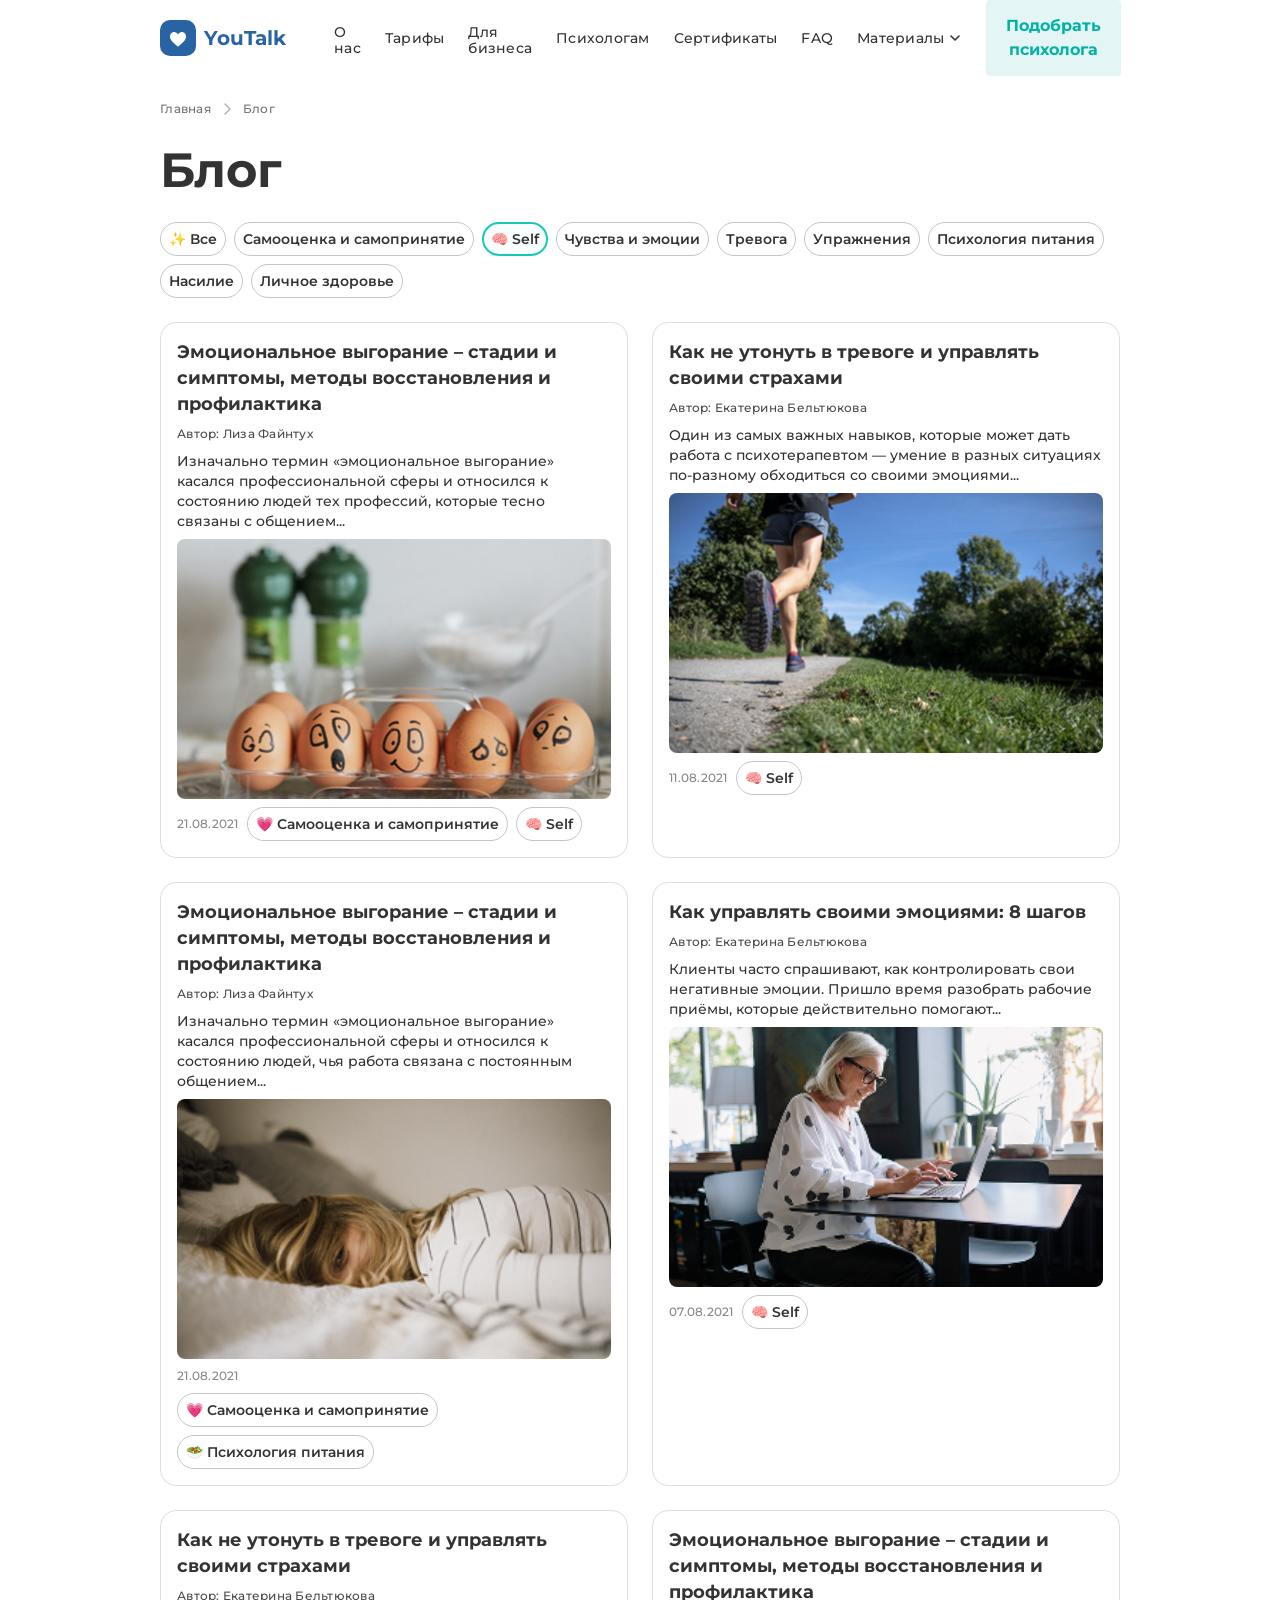
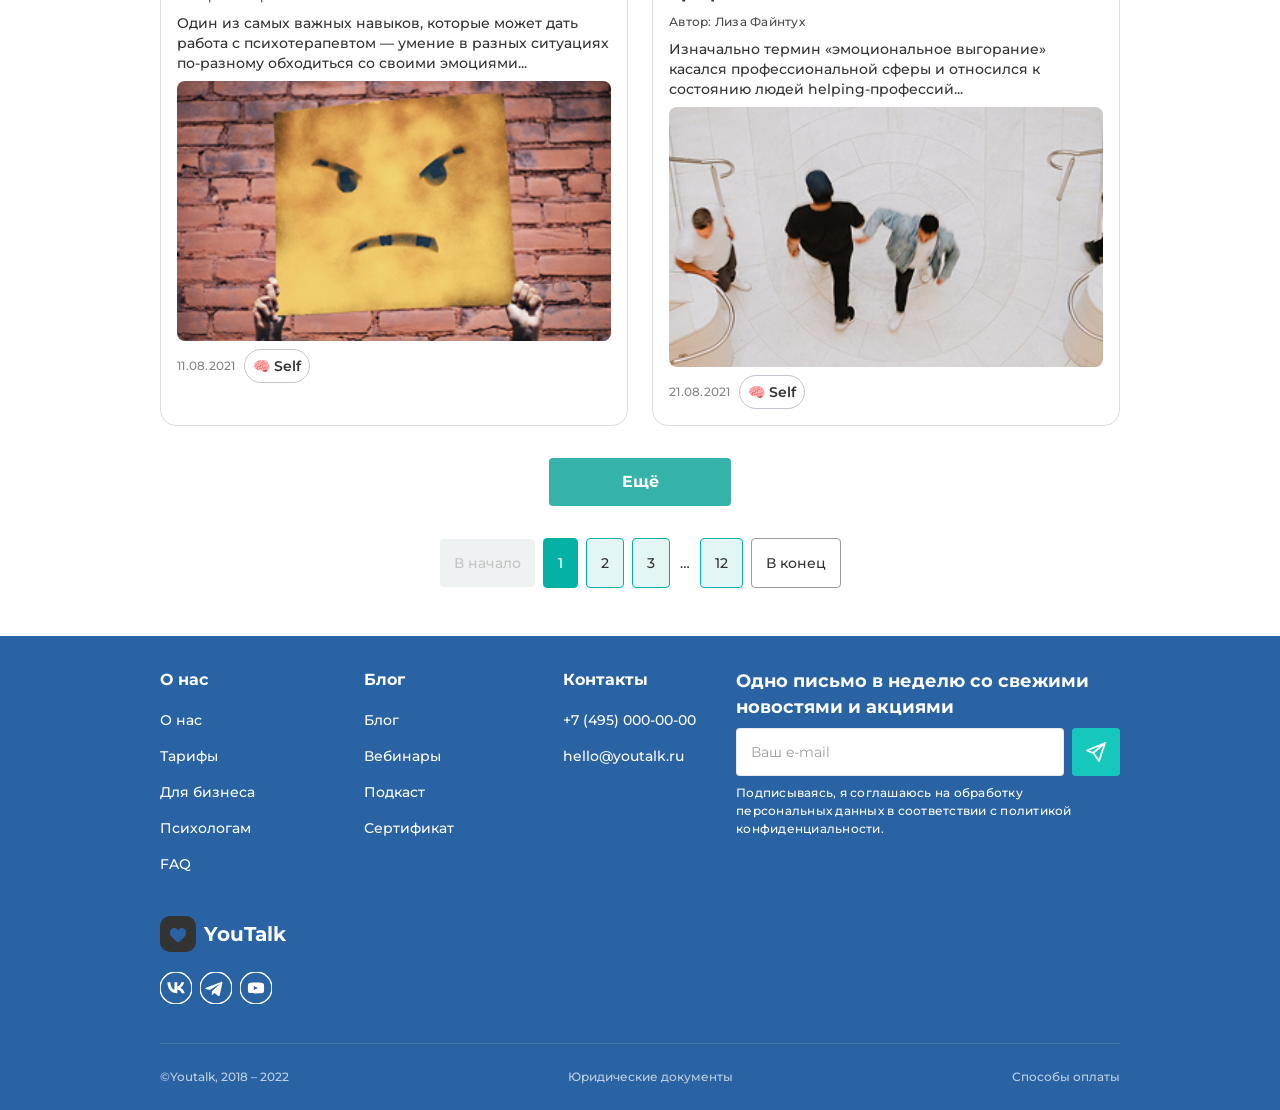
==== index.html @ 352ef9c3 "Initial adaptive blog layout" ====
<!DOCTYPE html>
<html lang="ru">
<head>
  <meta charset="UTF-8">
  <meta name="viewport" content="width=device-width, initial-scale=1.0">
  <meta name="description" content="Блог онлайн-сервиса подбора психологов YouTalk: статьи о самооценке, тревоге, чувствах и эмоциях.">
  <title>Блог — YouTalk</title>
  <link rel="preconnect" href="https://fonts.googleapis.com">
  <link rel="preconnect" href="https://fonts.gstatic.com" crossorigin>
  <link href="https://fonts.googleapis.com/css2?family=Montserrat:wght@400;500;600;700&family=Open+Sans:wght@400;600&display=swap" rel="stylesheet">
  <link rel="stylesheet" href="css/style.css">
</head>
<body class="page">
  <header class="header">
    <div class="header__inner container">
      <a class="logo header__logo" href="index.html" aria-label="YouTalk — на главную">
        <svg class="logo__icon" width="36" height="36" viewBox="0 0 36 36" aria-hidden="true" focusable="false">
          <rect width="36" height="36" rx="10" fill="#2963A3"></rect>
          <path d="M18 26.5c-.35 0-4.5-3.6-6.6-6.1-1.7-2-1.9-4.6-.6-6.6 1.3-1.9 4-2.4 5.7-1 .6.5 1.1 1 1.5 1.6.4-.6.9-1.1 1.5-1.6 1.7-1.4 4.4-.9 5.7 1 1.3 2 1.1 4.6-.6 6.6-2.1 2.5-6.3 6.1-6.6 6.1z" fill="#FFFFFF"></path>
        </svg>
        <span class="logo__text">YouTalk</span>
      </a>
      <nav class="nav header__nav" aria-label="Основная навигация">
        <ul class="nav__list">
          <li class="nav__item"><a class="nav__link" href="#">О нас</a></li>
          <li class="nav__item"><a class="nav__link" href="#">Тарифы</a></li>
          <li class="nav__item"><a class="nav__link" href="#">Для бизнеса</a></li>
          <li class="nav__item"><a class="nav__link" href="#">Психологам</a></li>
          <li class="nav__item"><a class="nav__link" href="#">Сертификаты</a></li>
          <li class="nav__item"><a class="nav__link" href="#">FAQ</a></li>
          <li class="nav__item">
            <button class="nav__link nav__link--dropdown" type="button">
              Материалы
              <svg class="nav__icon" width="14" height="14" viewBox="0 0 14 14" aria-hidden="true" focusable="false">
                <path d="M3 5l4 4 4-4" fill="none" stroke="currentColor" stroke-width="1.6" stroke-linecap="round" stroke-linejoin="round"></path>
              </svg>
            </button>
          </li>
        </ul>
      </nav>
      <a class="btn btn--ghost header__button" href="#">Подобрать психолога</a>
      <button class="header__burger" type="button" aria-label="Открыть меню" aria-expanded="false">
        <span class="header__burger-line"></span>
        <span class="header__burger-line"></span>
        <span class="header__burger-line"></span>
      </button>
    </div>
  </header>

  <main class="main">
    <div class="container">
      <nav class="breadcrumbs" aria-label="Хлебные крошки">
        <ol class="breadcrumbs__list">
          <li class="breadcrumbs__item">
            <a class="breadcrumbs__link" href="index.html">Главная</a>
            <svg class="breadcrumbs__icon" width="16" height="16" viewBox="0 0 16 16" aria-hidden="true" focusable="false">
              <path d="M6 3l5 5-5 5" fill="none" stroke="currentColor" stroke-width="1.4" stroke-linecap="round" stroke-linejoin="round"></path>
            </svg>
          </li>
          <li class="breadcrumbs__item breadcrumbs__item--current" aria-current="page">Блог</li>
        </ol>
      </nav>

      <h1 class="page-title">Блог</h1>

      <section class="tags-filter" aria-label="Фильтр статей по тегам">
        <h2 class="visually-hidden">Теги</h2>
        <ul class="tags-filter__list">
          <li class="tags-filter__item">
            <button class="tag-pill" type="button"><span class="tag-pill__icon" aria-hidden="true">✨</span>Все</button>
          </li>
          <li class="tags-filter__item">
            <button class="tag-pill" type="button">Самооценка и самопринятие</button>
          </li>
          <li class="tags-filter__item">
            <button class="tag-pill tag-pill--active" type="button" aria-pressed="true"><span class="tag-pill__icon" aria-hidden="true">🧠</span>Self</button>
          </li>
          <li class="tags-filter__item">
            <button class="tag-pill" type="button">Чувства и эмоции</button>
          </li>
          <li class="tags-filter__item">
            <button class="tag-pill" type="button">Тревога</button>
          </li>
          <li class="tags-filter__item">
            <button class="tag-pill" type="button">Упражнения</button>
          </li>
          <li class="tags-filter__item">
            <button class="tag-pill" type="button">Психология питания</button>
          </li>
          <li class="tags-filter__item">
            <button class="tag-pill" type="button">Насилие</button>
          </li>
          <li class="tags-filter__item">
            <button class="tag-pill" type="button">Личное здоровье</button>
          </li>
        </ul>
      </section>

      <section class="cards" aria-label="Статьи блога">
        <article class="card card--wide">
          <a class="card__link" href="article.html">
            <img class="card__image" src="img/blog-1.png" alt="Обложка статьи «Эмоциональное выгорание: стадии и симптомы»" width="468" height="260">
            <div class="card__body">
              <h3 class="card__title">Эмоциональное выгорание – стадии и симптомы, методы восстановления и профилактика</h3>
              <p class="card__author">Автор: Лиза Файнтух</p>
              <p class="card__excerpt">Изначально термин «эмоциональное выгорание» касался профессиональной сферы и относился к состоянию людей тех профессий, которые тесно связаны с общением...</p>
            </div>
          </a>
          <div class="card__footer">
            <time class="card__date" datetime="2021-08-21">21.08.2021</time>
            <ul class="card__tags">
              <li class="tag-pill tag-pill--mini"><span class="tag-pill__icon" aria-hidden="true">💗</span>Самооценка и самопринятие</li>
              <li class="tag-pill tag-pill--mini"><span class="tag-pill__icon" aria-hidden="true">🧠</span>Self</li>
            </ul>
          </div>
        </article>

        <article class="card">
          <a class="card__link" href="article.html">
            <img class="card__image" src="img/blog-2.png" alt="Обложка статьи «Как не утонуть в тревоге и управлять своими страхами»" width="468" height="260">
            <div class="card__body">
              <h3 class="card__title">Как не утонуть в тревоге и управлять своими страхами</h3>
              <p class="card__author">Автор: Екатерина Бельтюкова</p>
              <p class="card__excerpt">Один из самых важных навыков, которые может дать работа с психотерапевтом — умение в разных ситуациях по-разному обходиться со своими эмоциями...</p>
            </div>
          </a>
          <div class="card__footer">
            <time class="card__date" datetime="2021-08-11">11.08.2021</time>
            <ul class="card__tags">
              <li class="tag-pill tag-pill--mini"><span class="tag-pill__icon" aria-hidden="true">🧠</span>Self</li>
            </ul>
          </div>
        </article>

        <article class="card">
          <a class="card__link" href="article.html">
            <img class="card__image" src="img/blog-3.png" alt="Обложка статьи про эмоциональное выгорание и психология питания" width="468" height="260">
            <div class="card__body">
              <h3 class="card__title">Эмоциональное выгорание – стадии и симптомы, методы восстановления и профилактика</h3>
              <p class="card__author">Автор: Лиза Файнтух</p>
              <p class="card__excerpt">Изначально термин «эмоциональное выгорание» касался профессиональной сферы и относился к состоянию людей, чья работа связана с постоянным общением...</p>
            </div>
          </a>
          <div class="card__footer">
            <time class="card__date" datetime="2021-08-21">21.08.2021</time>
            <ul class="card__tags">
              <li class="tag-pill tag-pill--mini"><span class="tag-pill__icon" aria-hidden="true">💗</span>Самооценка и самопринятие</li>
              <li class="tag-pill tag-pill--mini"><span class="tag-pill__icon" aria-hidden="true">🥗</span>Психология питания</li>
            </ul>
          </div>
        </article>

        <article class="card">
          <a class="card__link" href="article.html">
            <img class="card__image" src="img/blog-4.png" alt="Обложка статьи «Как управлять своими эмоциями: 8 шагов»" width="468" height="260">
            <div class="card__body">
              <h3 class="card__title">Как управлять своими эмоциями: 8 шагов</h3>
              <p class="card__author">Автор: Екатерина Бельтюкова</p>
              <p class="card__excerpt">Клиенты часто спрашивают, как контролировать свои негативные эмоции. Пришло время разобрать рабочие приёмы, которые действительно помогают...</p>
            </div>
          </a>
          <div class="card__footer">
            <time class="card__date" datetime="2021-08-07">07.08.2021</time>
            <ul class="card__tags">
              <li class="tag-pill tag-pill--mini"><span class="tag-pill__icon" aria-hidden="true">🧠</span>Self</li>
            </ul>
          </div>
        </article>

        <article class="card">
          <a class="card__link" href="article.html">
            <img class="card__image" src="img/blog-5.png" alt="Обложка статьи о тревоге и страхах" width="468" height="260">
            <div class="card__body">
              <h3 class="card__title">Как не утонуть в тревоге и управлять своими страхами</h3>
              <p class="card__author">Автор: Екатерина Бельтюкова</p>
              <p class="card__excerpt">Один из самых важных навыков, которые может дать работа с психотерапевтом — умение в разных ситуациях по-разному обходиться со своими эмоциями...</p>
            </div>
          </a>
          <div class="card__footer">
            <time class="card__date" datetime="2021-08-11">11.08.2021</time>
            <ul class="card__tags">
              <li class="tag-pill tag-pill--mini"><span class="tag-pill__icon" aria-hidden="true">🧠</span>Self</li>
            </ul>
          </div>
        </article>

        <article class="card">
          <a class="card__link" href="article.html">
            <img class="card__image" src="img/blog-6.png" alt="Обложка статьи про эмоциональное выгорание" width="468" height="260">
            <div class="card__body">
              <h3 class="card__title">Эмоциональное выгорание – стадии и симптомы, методы восстановления и профилактика</h3>
              <p class="card__author">Автор: Лиза Файнтух</p>
              <p class="card__excerpt">Изначально термин «эмоциональное выгорание» касался профессиональной сферы и относился к состоянию людей helping-профессий...</p>
            </div>
          </a>
          <div class="card__footer">
            <time class="card__date" datetime="2021-08-21">21.08.2021</time>
            <ul class="card__tags">
              <li class="tag-pill tag-pill--mini"><span class="tag-pill__icon" aria-hidden="true">🧠</span>Self</li>
            </ul>
          </div>
        </article>
      </section>

      <button class="btn btn--primary btn--more" type="button">Ещё</button>

      <nav class="pagination" aria-label="Постраничная навигация">
        <ul class="pagination__list">
          <li class="pagination__item">
            <a class="pagination__link pagination__link--start" href="#" tabindex="-1" aria-disabled="true">В начало</a>
          </li>
          <li class="pagination__item"><a class="pagination__link pagination__link--active" href="#" aria-current="page">1</a></li>
          <li class="pagination__item"><a class="pagination__link" href="#">2</a></li>
          <li class="pagination__item"><a class="pagination__link" href="#">3</a></li>
          <li class="pagination__item pagination__item--dots" aria-hidden="true">…</li>
          <li class="pagination__item"><a class="pagination__link" href="#">12</a></li>
          <li class="pagination__item">
            <a class="pagination__link pagination__link--end" href="#">В конец</a>
          </li>
        </ul>
      </nav>
    </div>
  </main>

  <footer class="footer">
    <div class="container">
      <div class="footer__top">
        <div class="footer__columns">
          <nav class="footer__col" aria-label="О нас">
            <h2 class="footer__title">О нас</h2>
            <ul class="footer__list">
              <li class="footer__list-item"><a class="footer__link" href="#">О нас</a></li>
              <li class="footer__list-item"><a class="footer__link" href="#">Тарифы</a></li>
              <li class="footer__list-item"><a class="footer__link" href="#">Для бизнеса</a></li>
              <li class="footer__list-item"><a class="footer__link" href="#">Психологам</a></li>
              <li class="footer__list-item"><a class="footer__link" href="#">FAQ</a></li>
            </ul>
          </nav>
          <nav class="footer__col" aria-label="Блог">
            <h2 class="footer__title">Блог</h2>
            <ul class="footer__list">
              <li class="footer__list-item"><a class="footer__link" href="index.html">Блог</a></li>
              <li class="footer__list-item"><a class="footer__link" href="#">Вебинары</a></li>
              <li class="footer__list-item"><a class="footer__link" href="#">Подкаст</a></li>
              <li class="footer__list-item"><a class="footer__link" href="#">Сертификат</a></li>
            </ul>
          </nav>
          <div class="footer__col footer__col--contacts">
            <h2 class="footer__title">Контакты</h2>
            <ul class="footer__list">
              <li class="footer__list-item"><a class="footer__link" href="tel:+74950000000">+7 (495) 000-00-00</a></li>
              <li class="footer__list-item"><a class="footer__link" href="mailto:hello@youtalk.ru">hello@youtalk.ru</a></li>
            </ul>
          </div>
        </div>

        <section class="footer__subscribe subscribe" aria-label="Подписка на рассылку">
          <h2 class="subscribe__title">Одно письмо в неделю со свежими новостями и акциями</h2>
          <form class="subscribe__form" action="#" method="post">
            <label class="visually-hidden" for="subscribe-email">Ваш e-mail</label>
            <input class="subscribe__input" id="subscribe-email" type="email" name="email" placeholder="Ваш e-mail" required>
            <button class="subscribe__button" type="submit" aria-label="Подписаться">
              <svg class="subscribe__icon" width="24" height="24" viewBox="0 0 24 24" aria-hidden="true" focusable="false">
                <path d="M21 3L3 10.5l6 2.5m12-10L15 21l-4.5-6.5M21 3L9 13" fill="none" stroke="currentColor" stroke-width="1.8" stroke-linecap="round" stroke-linejoin="round"></path>
              </svg>
            </button>
          </form>
          <p class="subscribe__consent">Подписываясь, я соглашаюсь на обработку персональных данных в соответствии с политикой конфиденциальности.</p>
        </section>

        <div class="footer__brand">
          <a class="logo logo--light footer__logo" href="index.html" aria-label="YouTalk — на главную">
            <svg class="logo__icon" width="36" height="36" viewBox="0 0 36 36" aria-hidden="true" focusable="false">
              <rect width="36" height="36" rx="10" fill="currentColor"></rect>
              <path d="M18 26.5c-.35 0-4.5-3.6-6.6-6.1-1.7-2-1.9-4.6-.6-6.6 1.3-1.9 4-2.4 5.7-1 .6.5 1.1 1 1.5 1.6.4-.6.9-1.1 1.5-1.6 1.7-1.4 4.4-.9 5.7 1 1.3 2 1.1 4.6-.6 6.6-2.1 2.5-6.3 6.1-6.6 6.1z" fill="#2963A3"></path>
            </svg>
            <span class="logo__text">YouTalk</span>
          </a>
          <ul class="footer__socials socials">
            <li class="socials__item">
              <a class="socials__link" href="#" aria-label="Мы во ВКонтакте">
                <svg class="socials__icon" width="32" height="32" viewBox="0 0 32 32" aria-hidden="true" focusable="false">
                  <rect width="32" height="32" rx="16" fill="none" stroke="currentColor" stroke-width="1.5"></rect>
                  <path d="M17 21.2c-6 0-9.4-4.1-9.6-10.9h3c.1 5 2.3 7.1 4 7.5v-7.5h2.9v4.3c1.7-.2 3.5-2.1 4.1-4.3h2.8c-.5 2.7-2.4 4.6-3.8 5.4 1.4.6 3.6 2.3 4.4 5.5h-3.1c-.6-2-2.2-3.5-4.4-3.7v3.7H17z" fill="currentColor"></path>
                </svg>
              </a>
            </li>
            <li class="socials__item">
              <a class="socials__link" href="#" aria-label="Наш Telegram-канал">
                <svg class="socials__icon" width="32" height="32" viewBox="0 0 32 32" aria-hidden="true" focusable="false">
                  <rect width="32" height="32" rx="16" fill="none" stroke="currentColor" stroke-width="1.5"></rect>
                  <path d="M22.5 10.2l-2.8 13c-.2.9-.7 1.1-1.4.7l-3.9-2.9-1.9 1.8c-.2.2-.4.4-.8.4l.3-4 7.3-6.6c.3-.3-.1-.4-.5-.2l-9 5.7-3.9-1.2c-.8-.3-.8-.8.2-1.2l15.1-5.8c.7-.3 1.3.2 1.1 1.3z" fill="currentColor"></path>
                </svg>
              </a>
            </li>
            <li class="socials__item">
              <a class="socials__link" href="#" aria-label="Наш YouTube-канал">
                <svg class="socials__icon" width="32" height="32" viewBox="0 0 32 32" aria-hidden="true" focusable="false">
                  <rect width="32" height="32" rx="16" fill="none" stroke="currentColor" stroke-width="1.5"></rect>
                  <path d="M16 10.5c2.9 0 5.3.2 6.4.4.9.2 1.4.8 1.5 1.7.2 1 .2 2.2.2 3.4s0 2.4-.2 3.4c-.1.9-.6 1.5-1.5 1.7-1.1.2-3.5.4-6.4.4s-5.3-.2-6.4-.4c-.9-.2-1.4-.8-1.5-1.7-.2-1-.2-2.2-.2-3.4s0-2.4.2-3.4c.1-.9.6-1.5 1.5-1.7 1.1-.2 3.5-.4 6.4-.4zm-2.2 3.6v3.8l4.3-1.9-4.3-1.9z" fill="currentColor"></path>
                </svg>
              </a>
            </li>
          </ul>
        </div>
      </div>

      <div class="footer__divider" role="separator"></div>

      <div class="footer__bottom">
        <p class="footer__copyright">©Youtalk, 2018 – 2022</p>
        <a class="footer__bottom-link" href="#">Юридические документы</a>
        <a class="footer__bottom-link" href="#">Способы оплаты</a>
      </div>
    </div>
  </footer>
</body>
</html>
---- css/style.css ----
/* ==========================================================================
   YouTalk — блог и статья. Mobile-first, БЭМ.
   Брейкпоинты: 320 (base), 414, 768, 1024.
   ========================================================================== */

/* ---------- Переменные ---------- */

:root {
  --color-text: #333333;
  --color-text-secondary: #494949;
  --color-text-muted: #868686;
  --color-text-faint: #A2A7B1;
  --color-dark: #011632;
  --color-primary: #2963A3;
  --color-accent: #35B3A9;
  --color-accent-dark: #03B2A5;
  --color-accent-border: #16C8BB;
  --color-bg-ghost: #E3F5F5;
  --color-bg-tag-active: #F9FDFD;
  --color-bg-exercise-yellow: #FEFAEC;
  --color-bg-exercise-orange: #FFF3EB;
  --color-bg-exercise-teal: rgba(3, 178, 165, 0.1);
  --color-bg-quote: #F3F7FE;
  --color-bg-booking: #E6F0FD;
  --color-bg-chip: rgba(243, 244, 248, 0.7);
  --color-border: #DEDEDE;
  --color-border-pill: #C1C5CD;
  --shadow-card: 0 30px 50px 0 #EFF5FB;
  --radius-card: 16px;
  --radius-pill: 24px;
  --font-main: "Montserrat", "Arial", sans-serif;
  --font-secondary: "Open Sans", "Arial", sans-serif;
}

/* ---------- Сброс и базовые стили ---------- */

*,
*::before,
*::after {
  box-sizing: border-box;
}

html {
  scroll-behavior: smooth;
}

body {
  margin: 0;
  font-family: var(--font-main);
  font-size: 16px;
  font-weight: 500;
  line-height: 24px;
  color: var(--color-text);
  background-color: #FFFFFF;
  -webkit-font-smoothing: antialiased;
}

h1,
h2,
h3,
h4,
p,
figure,
blockquote {
  margin: 0;
}

ul,
ol {
  margin: 0;
  padding: 0;
  list-style: none;
}

img {
  display: block;
  max-width: 100%;
  height: auto;
}

a {
  color: inherit;
  text-decoration: none;
}

button,
input {
  font-family: inherit;
}

button {
  cursor: pointer;
}

:focus-visible {
  outline: 2px solid var(--color-accent-dark);
  outline-offset: 2px;
}

.visually-hidden {
  position: absolute;
  width: 1px;
  height: 1px;
  margin: -1px;
  padding: 0;
  overflow: hidden;
  clip: rect(0 0 0 0);
  clip-path: inset(100%);
  white-space: nowrap;
  border: 0;
}

/* ---------- Контейнер ---------- */

.container {
  width: 100%;
  max-width: 1024px;
  margin: 0 auto;
  padding: 0 16px;
}

.main {
  padding: 16px 0 48px;
}

/* ---------- Кнопки ---------- */

.btn {
  display: inline-flex;
  align-items: center;
  justify-content: center;
  gap: 8px;
  padding: 12px 16px;
  border: none;
  border-radius: 4px;
  font-size: 16px;
  font-weight: 700;
  line-height: 24px;
  text-align: center;
  transition: background-color 0.2s ease, color 0.2s ease;
}

.btn--primary {
  background-color: var(--color-accent);
  color: #FFFFFF;
}

.btn--primary:hover,
.btn--primary:focus-visible {
  background-color: #2AA192;
}

.btn--primary:active {
  background-color: #21907F;
}

.btn--ghost {
  background-color: var(--color-bg-ghost);
  color: var(--color-accent-dark);
}

.btn--ghost:hover,
.btn--ghost:focus-visible {
  background-color: #D5EBEB;
}

.btn--more {
  display: flex;
  width: 182px;
  margin: 32px auto 0;
}

/* ---------- Логотип ---------- */

.logo {
  display: inline-flex;
  align-items: center;
  gap: 8px;
}

.logo__text {
  font-size: 20px;
  font-weight: 700;
  color: var(--color-primary);
}

.logo--light .logo__text {
  color: #FFFFFF;
}

/* ---------- Шапка ---------- */

.header {
  background-color: #FFFFFF;
}

.header__inner {
  position: relative;
  display: flex;
  align-items: center;
  justify-content: space-between;
  height: 56px;
}

.header__nav,
.header__button {
  display: none;
}

.header__burger {
  display: flex;
  flex-direction: column;
  align-items: center;
  justify-content: center;
  gap: 4px;
  width: 40px;
  height: 40px;
  padding: 0;
  background-color: transparent;
  border: none;
  border-radius: 4px;
}

.header__burger:hover .header__burger-line,
.header__burger:focus-visible .header__burger-line {
  background-color: var(--color-accent-dark);
}

.header__burger-line {
  width: 20px;
  height: 2px;
  border-radius: 1px;
  background-color: var(--color-text);
  transition: background-color 0.2s ease;
}

/* ---------- Навигация ---------- */

.nav__list {
  display: flex;
  align-items: center;
  gap: 24px;
}

.nav__link {
  display: inline-flex;
  align-items: center;
  gap: 4px;
  padding: 0;
  font-size: 14px;
  font-weight: 500;
  line-height: 16px;
  letter-spacing: 0.25px;
  color: var(--color-text);
  background-color: transparent;
  border: none;
  transition: color 0.2s ease;
}

.nav__link:hover,
.nav__link:focus-visible {
  color: var(--color-accent-dark);
}

/* ---------- Хлебные крошки ---------- */

.breadcrumbs__list {
  display: flex;
  flex-wrap: wrap;
  align-items: center;
  gap: 8px;
  margin-bottom: 16px;
}

.breadcrumbs__item {
  display: inline-flex;
  align-items: center;
  gap: 8px;
  font-size: 12px;
  line-height: 18px;
  letter-spacing: 0.25px;
  color: rgba(51, 51, 51, 0.7);
}

.breadcrumbs__link:hover,
.breadcrumbs__link:focus-visible {
  text-decoration: underline;
}

.breadcrumbs__icon {
  color: rgba(51, 51, 51, 0.4);
  flex-shrink: 0;
}

.breadcrumbs__item--current {
  white-space: nowrap;
  overflow: hidden;
  text-overflow: ellipsis;
  max-width: 180px;
}

/* ---------- Заголовок страницы ---------- */

.page-title {
  margin-bottom: 16px;
  font-size: 24px;
  line-height: 32px;
  font-weight: 700;
  color: var(--color-text);
}

.page-title--article {
  white-space: nowrap;
  overflow: hidden;
  text-overflow: ellipsis;
}

/* ---------- Фильтр тегов ---------- */

.tags-filter {
  margin-bottom: 24px;
}

.tags-filter__list {
  display: flex;
  flex-wrap: wrap;
  gap: 8px;
}

.tag-pill {
  display: inline-flex;
  align-items: center;
  gap: 4px;
  padding: 6px 8px;
  background-color: rgba(255, 255, 255, 0.7);
  border: 1px solid var(--color-border-pill);
  border-radius: var(--radius-pill);
  font-size: 14px;
  font-weight: 600;
  line-height: 20px;
  color: var(--color-text);
  transition: background-color 0.2s ease, border-color 0.2s ease;
}

button.tag-pill {
  cursor: pointer;
}

button.tag-pill:hover,
button.tag-pill:focus-visible {
  background-color: var(--color-bg-tag-active);
  border-color: var(--color-accent-border);
}

.tag-pill--active {
  padding: 5px 7px;
  background-color: var(--color-bg-tag-active);
  border: 2px solid var(--color-accent-border);
}

.tag-pill__icon {
  font-size: 14px;
  line-height: 20px;
}

/* ---------- Сетка карточек блога ---------- */

.cards {
  display: grid;
  grid-template-columns: 1fr;
  gap: 16px;
}

.card {
  display: flex;
  flex-direction: column;
  gap: 8px;
  padding: 16px;
  background-color: #FFFFFF;
  border: 1px solid var(--color-border);
  border-radius: var(--radius-card);
}

.card__link {
  display: flex;
  flex-direction: column;
  gap: 8px;
}

/* Мобильный порядок: сначала текст, затем картинка */
.card__body {
  order: 1;
  display: flex;
  flex-direction: column;
  gap: 8px;
}

.card__image {
  order: 2;
  width: 100%;
  height: 206px;
  object-fit: cover;
  border-radius: 8px;
  transition: opacity 0.2s ease;
}

.card__link:hover .card__image {
  opacity: 0.85;
}

.card__link:hover .card__title {
  color: var(--color-accent-dark);
}

.card__title {
  font-size: 18px;
  line-height: 26px;
  font-weight: 700;
  color: var(--color-text);
  transition: color 0.2s ease;
}

.card__author {
  font-size: 12px;
  line-height: 18px;
  letter-spacing: 0.25px;
  color: var(--color-text-secondary);
}

.card__excerpt {
  font-size: 14px;
  line-height: 20px;
  color: var(--color-text);
}

.card__footer {
  order: 3;
  display: flex;
  flex-wrap: wrap;
  align-items: center;
  gap: 8px;
}

.card__date {
  font-size: 12px;
  line-height: 18px;
  letter-spacing: 0.25px;
  color: var(--color-text-muted);
}

.card__tags {
  display: flex;
  flex-wrap: wrap;
  gap: 8px;
}

/* ---------- Пагинация ---------- */

.pagination {
  display: none;
}

/* ---------- Подписка (футер) ---------- */

.subscribe__title {
  font-size: 18px;
  line-height: 26px;
  font-weight: 700;
  color: #FFFFFF;
}

.subscribe__form {
  display: flex;
  margin-top: 8px;
}

.subscribe__input {
  flex-grow: 1;
  min-width: 0;
  height: 48px;
  padding: 0 14px;
  font-size: 14px;
  line-height: 20px;
  color: var(--color-text);
  background-color: #FFFFFF;
  border: 1px solid rgba(157, 157, 157, 0.2);
  border-radius: 4px;
}

.subscribe__input::placeholder {
  color: #9D9D9D;
}

.subscribe__input:focus-visible {
  outline: 2px solid var(--color-accent-border);
  outline-offset: 0;
}

.subscribe__button {
  display: flex;
  align-items: center;
  justify-content: center;
  width: 48px;
  height: 48px;
  margin-left: 8px;
  padding: 0;
  color: #FFFFFF;
  background-color: var(--color-accent-border);
  border: none;
  border-radius: 4px;
  transition: background-color 0.2s ease;
}

.subscribe__button:hover,
.subscribe__button:focus-visible {
  background-color: #12B5A8;
}

.subscribe__consent {
  margin-top: 8px;
  font-size: 12px;
  line-height: 18px;
  letter-spacing: 0.25px;
  color: #FFFFFF;
}

/* ---------- Соцсети ---------- */

.socials {
  display: flex;
  align-items: center;
  gap: 8px;
}

.socials__link {
  display: inline-flex;
  color: #FFFFFF;
  transition: opacity 0.2s ease;
}

.socials__link:hover,
.socials__link:focus-visible {
  opacity: 0.7;
}

/* ---------- Футер ---------- */

.footer {
  padding: 32px 0 24px;
  background-color: var(--color-primary);
}

.footer__top {
  display: flex;
  flex-direction: column;
  gap: 24px;
}

.footer__columns {
  display: flex;
  flex-direction: column;
  gap: 20px;
}

.footer__col {
  min-width: 0;
}

.footer__title {
  margin-bottom: 16px;
  font-size: 16px;
  line-height: 24px;
  font-weight: 700;
  color: #FFFFFF;
}

.footer__list {
  display: flex;
  flex-direction: column;
  gap: 12px;
}

.footer__link {
  font-size: 14px;
  line-height: 20px;
  color: #FFFFFF;
  transition: opacity 0.2s ease;
}

.footer__link:hover,
.footer__link:focus-visible {
  opacity: 0.7;
  text-decoration: underline;
}

.footer__brand {
  display: flex;
  flex-direction: column;
  align-items: flex-start;
  gap: 20px;
}

.footer__divider {
  height: 1px;
  margin: 24px 0 16px;
  background-color: rgba(157, 157, 157, 0.3);
}

.footer__bottom {
  display: flex;
  flex-direction: column;
  gap: 8px;
  font-size: 12px;
  line-height: 18px;
  color: rgba(255, 255, 255, 0.7);
}

.footer__bottom-link {
  transition: color 0.2s ease;
}

.footer__bottom-link:hover,
.footer__bottom-link:focus-visible {
  color: #FFFFFF;
  text-decoration: underline;
}

/* ==========================================================================
   Статья
   ========================================================================== */

.article__meta {
  margin-bottom: 16px;
  font-size: 12px;
  font-weight: 500;
  line-height: 18px;
  letter-spacing: 0.25px;
  color: var(--color-text-secondary);
}

.article-layout {
  display: flex;
  flex-direction: column;
  gap: 24px;
}

.article {
  display: flex;
  flex-direction: column;
  gap: 16px;
}

.article__hero {
  display: flex;
  flex-direction: column;
  gap: 16px;
}

.article__hero-image {
  width: 100%;
  border-radius: var(--radius-card);
}

.article__caption {
  font-size: 14px;
  line-height: 1.3;
  letter-spacing: 0.25px;
  color: var(--color-text-muted);
}

.article__section {
  display: flex;
  flex-direction: column;
  gap: 16px;
}

.article__heading {
  font-size: 18px;
  line-height: 26px;
  font-weight: 700;
  color: var(--color-text);
}

.article__text {
  font-size: 16px;
  font-weight: 500;
  line-height: 24px;
  color: var(--color-text);
}

/* ---------- Содержание ---------- */

.toc {
  display: flex;
  flex-direction: column;
  gap: 16px;
}

.toc__title {
  font-size: 16px;
  line-height: 24px;
  font-weight: 700;
  color: var(--color-text);
}

.toc__list {
  display: flex;
  flex-direction: column;
  gap: 8px;
}

.toc__link {
  display: flex;
  align-items: flex-start;
  gap: 8px;
  font-size: 16px;
  font-weight: 500;
  line-height: 24px;
  color: var(--color-text);
  text-decoration: underline;
  text-underline-offset: 3px;
  transition: color 0.2s ease;
}

.toc__link:hover,
.toc__link:focus-visible {
  color: var(--color-primary);
}

.toc__icon {
  flex-shrink: 0;
}

/* ---------- Цитата ---------- */

.quote {
  display: flex;
  flex-direction: column;
  gap: 8px;
  padding: 16px;
  background-color: var(--color-bg-quote);
  border-radius: var(--radius-card);
}

.quote__text {
  font-size: 16px;
  line-height: 24px;
  color: var(--color-text);
}

.quote__author {
  font-style: normal;
  font-size: 16px;
  line-height: 24px;
  font-weight: 700;
  color: var(--color-text);
}

/* ---------- Картинка + текст ---------- */

.media-row {
  display: flex;
  flex-direction: column;
  gap: 16px;
}

.media-row__image {
  width: 100%;
  border-radius: 8px;
}

/* ---------- Упражнения ---------- */

.exercise {
  display: flex;
  flex-direction: column;
  gap: 8px;
  padding: 16px;
  border-radius: var(--radius-card);
}

.exercise--yellow {
  background-color: var(--color-bg-exercise-yellow);
}

.exercise--orange {
  background-color: var(--color-bg-exercise-orange);
}

.exercise--teal {
  background-color: var(--color-bg-exercise-teal);
}

.exercise__title {
  font-size: 16px;
  line-height: 24px;
  font-weight: 700;
  color: var(--color-text);
}

.exercise__text {
  font-size: 16px;
  font-weight: 500;
  line-height: 24px;
  color: var(--color-text);
}

/* ---------- Список с иконками ---------- */

.icon-list {
  display: flex;
  flex-direction: column;
  gap: 8px;
}

.icon-list__item {
  display: flex;
  align-items: flex-start;
  gap: 8px;
  font-size: 16px;
  font-weight: 500;
  line-height: 24px;
  color: var(--color-text);
}

.icon-list__icon {
  flex-shrink: 0;
}

/* ---------- Галерея из двух картинок ---------- */

.article__gallery {
  display: flex;
  flex-direction: column;
  gap: 16px;
}

.article__gallery-item {
  display: flex;
  flex-direction: column;
  gap: 16px;
  flex: 1;
}

.article__gallery-image {
  width: 100%;
  height: 235px;
  object-fit: cover;
  border-radius: 8px;
}

/* ---------- Сайдбар ---------- */

.sidebar {
  display: grid;
  grid-template-columns: 1fr;
  gap: 16px;
}

/* Карточка психолога */

.psychologist-card {
  display: flex;
  flex-direction: column;
  align-items: center;
  gap: 16px;
  padding: 24px;
  background-color: #FFFFFF;
  border: 1px solid var(--color-border);
  border-radius: var(--radius-card);
  box-shadow: var(--shadow-card);
}

.psychologist-card__avatar {
  width: 120px;
  height: 120px;
  border-radius: 50%;
  object-fit: cover;
  background-color: #C4C4C4;
}

.psychologist-card__info {
  display: flex;
  flex-direction: column;
  align-items: center;
  gap: 4px;
}

.psychologist-card__name {
  font-size: 20px;
  line-height: 28px;
  font-weight: 700;
  color: var(--color-text);
}

.psychologist-card__role {
  font-size: 16px;
  line-height: 24px;
  font-weight: 600;
  color: var(--color-text);
}

.psychologist-card__stats {
  font-size: 14px;
  font-weight: 500;
  line-height: 20px;
  color: var(--color-text-faint);
}

.psychologist-card__dot {
  display: inline-block;
  width: 4px;
  height: 4px;
  margin: 0 8px;
  vertical-align: middle;
  border-radius: 50%;
  background-color: var(--color-text-faint);
}

.psychologist-card__divider {
  width: 100%;
  height: 1px;
  box-shadow: 0 1px 0 0 var(--color-border);
}

.psychologist-card__subtitle {
  align-self: flex-start;
  font-size: 16px;
  line-height: 24px;
  font-weight: 700;
  color: var(--color-text);
}

.psychologist-card__list {
  display: flex;
  flex-direction: column;
  gap: 4px;
  align-self: flex-start;
}

.psychologist-card__list-item {
  display: flex;
  align-items: flex-start;
  gap: 4px;
  font-size: 14px;
  line-height: 20px;
  color: var(--color-text);
}

.psychologist-card__list-icon {
  flex-shrink: 0;
}

.psychologist-card__chips {
  display: flex;
  flex-wrap: wrap;
  gap: 8px;
}

.psychologist-card__chip {
  padding: 2px 6px;
  background-color: var(--color-bg-chip);
  border-radius: 6px;
  font-size: 12px;
  font-weight: 500;
  line-height: 18px;
  letter-spacing: 0.25px;
  color: var(--color-text);
}

.psychologist-card__button {
  width: 100%;
}

/* Виджет записи */

.booking-widget {
  display: flex;
  flex-direction: column;
  gap: 8px;
  padding: 24px;
  background-color: var(--color-bg-booking);
  border-radius: var(--radius-card);
}

.booking-widget__title {
  font-size: 18px;
  line-height: 24px;
  font-weight: 700;
  color: var(--color-text);
}

.booking-widget__text {
  font-size: 14px;
  line-height: 20px;
  color: var(--color-text);
}

.booking-widget__button {
  width: 100%;
  margin-top: 8px;
}

/* Карточка тарифа */

.tariff-card {
  display: flex;
  flex-direction: column;
  gap: 16px;
  padding: 24px;
  background-color: #FFFFFF;
  border: 1px solid var(--color-border);
  border-radius: 24px;
  box-shadow: var(--shadow-card);
}

.tariff-card__title {
  display: flex;
  align-items: flex-end;
  gap: 4px;
  color: var(--color-primary);
  font-size: 18px;
  line-height: 26px;
  font-weight: 700;
}

.tariff-card__count {
  font-size: 24px;
  line-height: 32px;
  font-weight: 700;
}

.tariff-card__text {
  font-family: var(--font-secondary);
  font-size: 14px;
  line-height: 20px;
  color: var(--color-dark);
}

.tariff-card__price {
  font-size: 24px;
  line-height: 32px;
  font-weight: 700;
  color: var(--color-text);
}

.tariff-card__button {
  align-self: flex-start;
}

/* Промо-баннер */

.promo-banner {
  display: flex;
  flex-direction: column;
  overflow: hidden;
  background-color: var(--color-primary);
  border-radius: var(--radius-card);
}

.promo-banner__images {
  display: flex;
  align-items: flex-end;
  justify-content: center;
  margin-top: 16px;
}

.promo-banner__image {
  height: 130px;
  object-fit: cover;
}

.promo-banner__title {
  padding: 16px 24px 24px;
  font-size: 32px;
  line-height: 40px;
  font-weight: 700;
  text-align: center;
  color: #FFFFFF;
}

/* ==========================================================================
   414px — iPhone 11 Pro Max
   ========================================================================== */

@media (min-width: 414px) {
  .container {
    padding: 0 20px;
  }

  .header__inner {
    height: 72px;
  }

  .page-title {
    font-size: 32px;
    line-height: 40px;
  }

  .article__heading {
    font-size: 24px;
    line-height: 32px;
  }

  .breadcrumbs__item--current {
    max-width: 260px;
  }
}

/* ==========================================================================
   768px — iPad mini
   ========================================================================== */

@media (min-width: 768px) {
  .container {
    padding: 0 20px;
  }

  .main {
    padding-top: 24px;
  }

  .page-title {
    margin-bottom: 24px;
    font-size: 48px;
    line-height: 56px;
  }

  .page-title--article {
    white-space: normal;
  }

  .breadcrumbs__list {
    margin-bottom: 24px;
  }

  .breadcrumbs__item--current {
    max-width: none;
    white-space: normal;
  }

  /* Карточки: первая — на всю ширину, остальные в 2 колонки */
  .cards {
    grid-template-columns: repeat(2, 1fr);
    gap: 24px;
  }

  .card--wide {
    grid-column: 1 / -1;
  }

  .card__body {
    order: 0;
  }

  .card__image {
    order: 1;
    height: 206px;
  }

  .card--wide .card__image {
    height: 340px;
  }

  /* Пагинация */
  .pagination {
    display: flex;
    justify-content: center;
    margin-top: 32px;
  }

  .pagination__list {
    display: flex;
    align-items: center;
    gap: 8px;
  }

  .pagination__link {
    display: inline-flex;
    align-items: center;
    justify-content: center;
    padding: 14px;
    border-radius: 4px;
    font-size: 14px;
    font-weight: 500;
    line-height: 20px;
    color: var(--color-text);
    background-color: var(--color-bg-ghost);
    border: 1px solid var(--color-accent-dark);
    transition: background-color 0.2s ease;
  }

  .pagination__link:hover,
  .pagination__link:focus-visible {
    background-color: #D5EBEB;
  }

  .pagination__link--active {
    background-color: var(--color-accent-dark);
    color: #FFFFFF;
  }

  .pagination__link--start {
    background-color: #EFF2F2;
    color: #C4C4C4;
    border: none;
    cursor: default;
  }

  .pagination__link--start:hover,
  .pagination__link--start:focus-visible {
    background-color: #EFF2F2;
  }

  .pagination__link--end {
    background-color: transparent;
    border: 1px solid #9D9D9D;
  }

  .pagination__item--dots {
    padding: 0 2px;
    font-size: 14px;
    color: var(--color-text);
  }

  /* Футер */
  .footer__columns {
    display: grid;
    grid-template-columns: repeat(3, auto);
    justify-content: space-between;
    gap: 30px;
  }

  .footer__top {
    display: grid;
    grid-template-columns: 1fr auto;
    justify-content: space-between;
    align-items: start;
    gap: 40px;
  }

  .footer__subscribe {
    max-width: 384px;
  }

  .footer__brand {
    grid-column: 1 / -1;
  }

  .footer__divider {
    margin: 32px 0 24px;
  }

  .footer__bottom {
    flex-direction: row;
    justify-content: space-between;
    align-items: center;
  }

  /* Статья */
  .article {
    gap: 24px;
  }

  .article__meta {
    margin-bottom: 24px;
  }

  .quote,
  .exercise {
    padding: 24px;
  }

  .media-row {
    flex-direction: row;
    align-items: flex-start;
    gap: 24px;
  }

  .media-row__image {
    width: 282px;
    flex-shrink: 0;
  }

  .media-row--bottom .media-row__image {
    width: 281px;
  }

  .article__gallery {
    flex-direction: row;
    gap: 24px;
  }

  /* Сайдбар под статьёй — сетка 2 колонки */
  .sidebar {
    grid-template-columns: repeat(2, 1fr);
    gap: 16px;
  }
}

/* ==========================================================================
   1024px — iPad Pro 12.9 / desktop
   ========================================================================== */

@media (min-width: 1024px) {
  .container {
    padding: 0 32px;
  }

  /* Шапка: полная навигация */
  .header__inner {
    height: 76px;
    gap: 24px;
  }

  .header__nav {
    display: block;
    margin-right: auto;
    margin-left: 24px;
  }

  .header__button {
    display: inline-flex;
    padding: 14px 20px;
  }

  .header__burger {
    display: none;
  }

  /* Карточки блога: равные 2 колонки */
  .cards {
    grid-template-columns: repeat(2, 1fr);
  }

  .card--wide {
    grid-column: auto;
  }

  .card__image,
  .card--wide .card__image {
    height: 260px;
  }

  /* Статья: контент + сайдбар справа */
  .article-layout {
    display: grid;
    grid-template-columns: 1fr 222px;
    gap: 24px;
    align-items: start;
  }

  .sidebar {
    grid-template-columns: 1fr;
    position: sticky;
    top: 16px;
  }

  .promo-banner__image {
    height: 150px;
  }
}
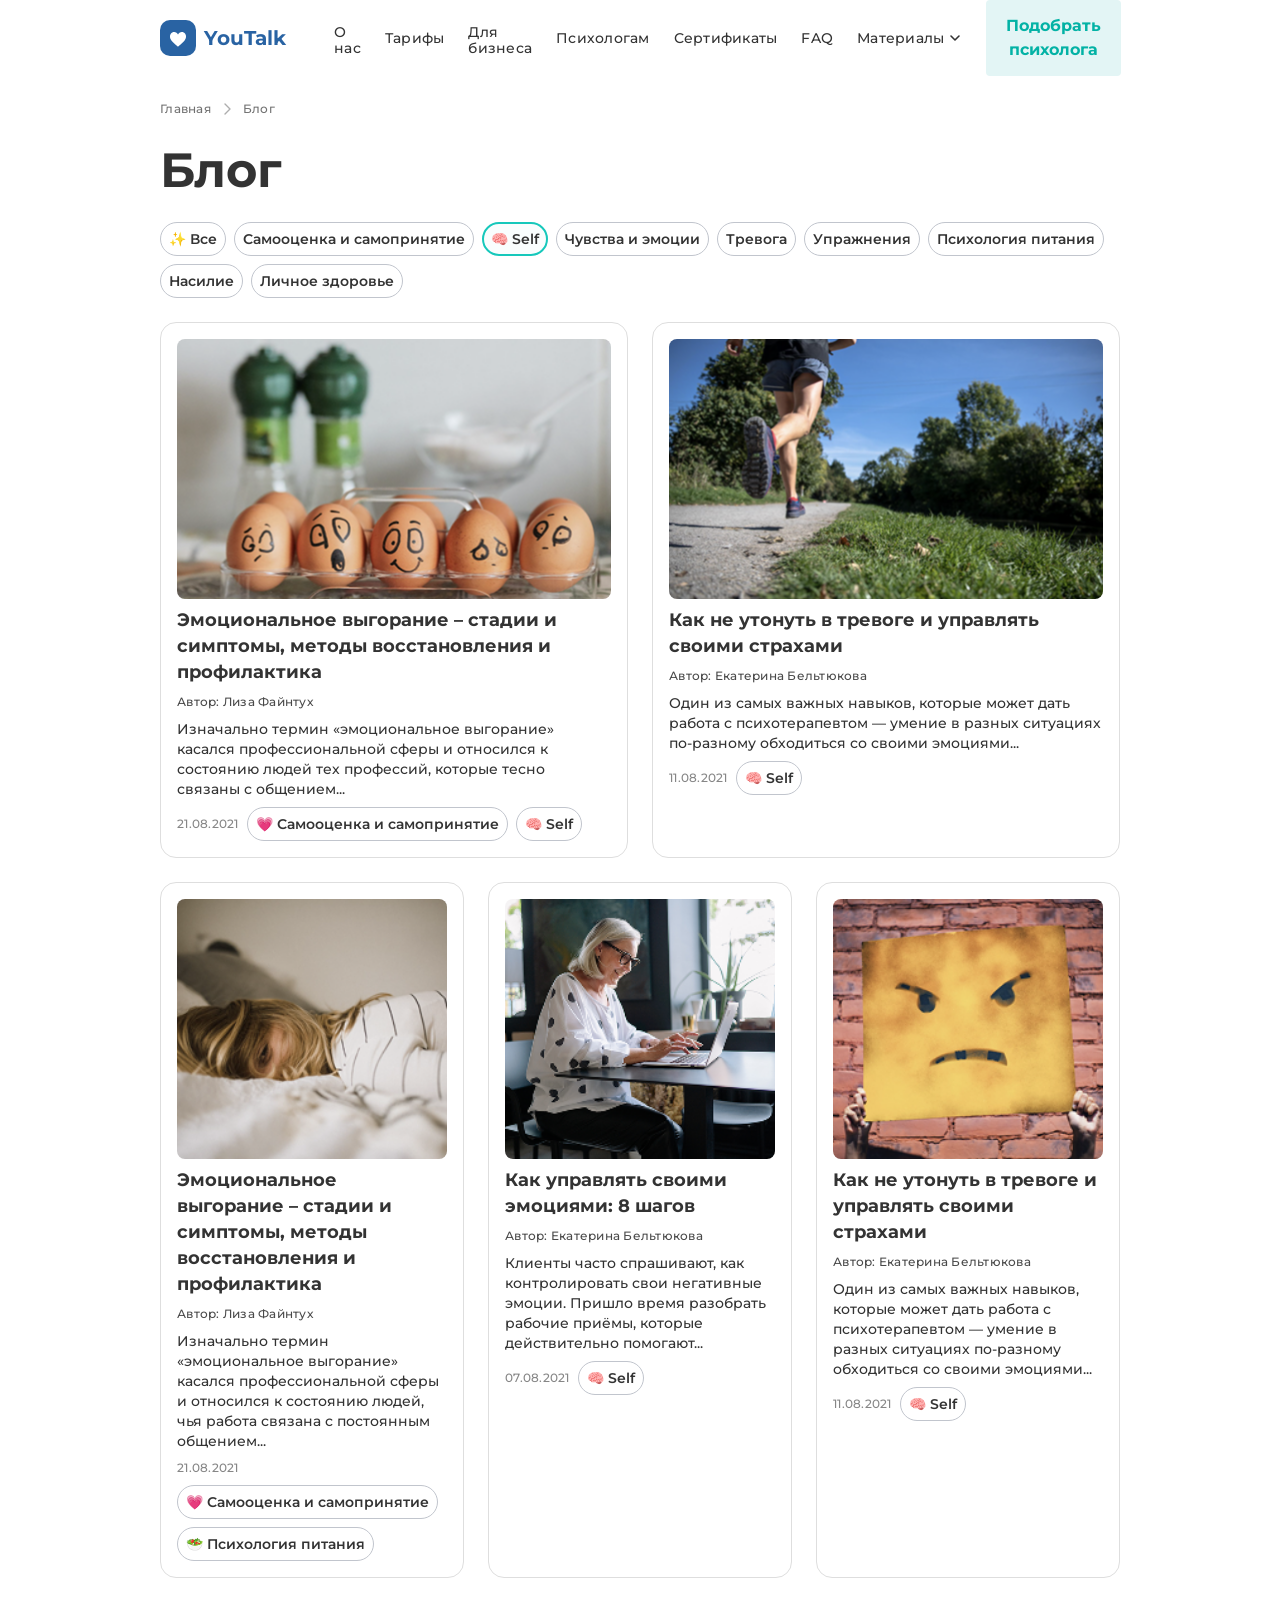
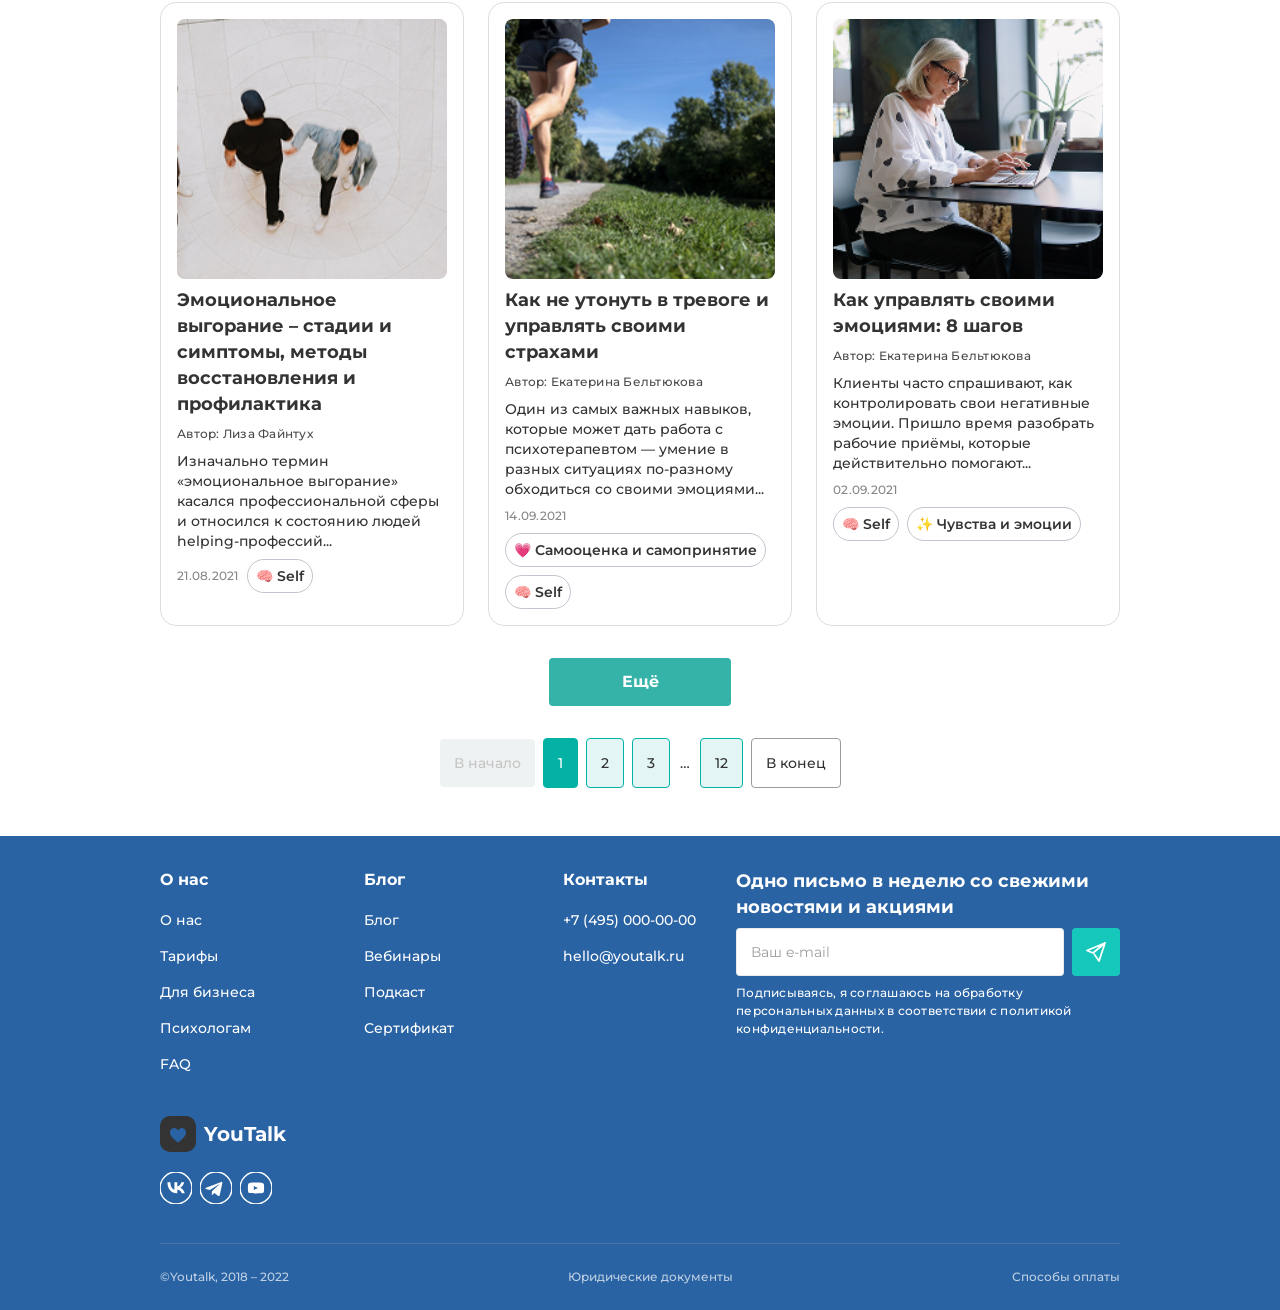
==== commit c2bb6530: "Add 2 extra cards for 2-3-3 grid at 1024px" ====
--- a/index.html
+++ b/index.html
@@ -200,6 +200,42 @@
             </ul>
           </div>
         </article>
+
+        <article class="card">
+          <a class="card__link" href="article.html">
+            <img class="card__image" src="img/blog-2.png" alt="Обложка статьи о том, как не утонуть в тревоге" width="468" height="260">
+            <div class="card__body">
+              <h3 class="card__title">Как не утонуть в тревоге и управлять своими страхами</h3>
+              <p class="card__author">Автор: Екатерина Бельтюкова</p>
+              <p class="card__excerpt">Один из самых важных навыков, которые может дать работа с психотерапевтом — умение в разных ситуациях по-разному обходиться со своими эмоциями...</p>
+            </div>
+          </a>
+          <div class="card__footer">
+            <time class="card__date" datetime="2021-09-14">14.09.2021</time>
+            <ul class="card__tags">
+              <li class="tag-pill tag-pill--mini"><span class="tag-pill__icon" aria-hidden="true">💗</span>Самооценка и самопринятие</li>
+              <li class="tag-pill tag-pill--mini"><span class="tag-pill__icon" aria-hidden="true">🧠</span>Self</li>
+            </ul>
+          </div>
+        </article>
+
+        <article class="card">
+          <a class="card__link" href="article.html">
+            <img class="card__image" src="img/blog-4.png" alt="Обложка статьи про управление эмоциями" width="468" height="260">
+            <div class="card__body">
+              <h3 class="card__title">Как управлять своими эмоциями: 8 шагов</h3>
+              <p class="card__author">Автор: Екатерина Бельтюкова</p>
+              <p class="card__excerpt">Клиенты часто спрашивают, как контролировать свои негативные эмоции. Пришло время разобрать рабочие приёмы, которые действительно помогают...</p>
+            </div>
+          </a>
+          <div class="card__footer">
+            <time class="card__date" datetime="2021-09-02">02.09.2021</time>
+            <ul class="card__tags">
+              <li class="tag-pill tag-pill--mini"><span class="tag-pill__icon" aria-hidden="true">🧠</span>Self</li>
+              <li class="tag-pill tag-pill--mini"><span class="tag-pill__icon" aria-hidden="true">✨</span>Чувства и эмоции</li>
+            </ul>
+          </div>
+        </article>
       </section>
 
       <button class="btn btn--primary btn--more" type="button">Ещё</button>
--- a/css/style.css
+++ b/css/style.css
@@ -387,16 +387,13 @@
   gap: 8px;
 }
 
-/* Мобильный порядок: сначала текст, затем картинка */
 .card__body {
-  order: 1;
   display: flex;
   flex-direction: column;
   gap: 8px;
 }
 
 .card__image {
-  order: 2;
   width: 100%;
   height: 206px;
   object-fit: cover;
@@ -434,7 +431,6 @@
 }
 
 .card__footer {
-  order: 3;
   display: flex;
   flex-wrap: wrap;
   align-items: center;
@@ -1149,12 +1145,7 @@
     grid-column: 1 / -1;
   }
 
-  .card__body {
-    order: 0;
-  }
-
   .card__image {
-    order: 1;
     height: 206px;
   }
 
@@ -1328,13 +1319,18 @@
     display: none;
   }
 
-  /* Карточки блога: равные 2 колонки */
+  /* Карточки блога: первый ряд — 2 карточки, далее по 3 */
   .cards {
-    grid-template-columns: repeat(2, 1fr);
-  }
-
-  .card--wide {
-    grid-column: auto;
+    grid-template-columns: repeat(6, 1fr);
+  }
+
+  .card {
+    grid-column: span 2;
+  }
+
+  .card--wide,
+  .cards .card:nth-child(2) {
+    grid-column: span 3;
   }
 
   .card__image,
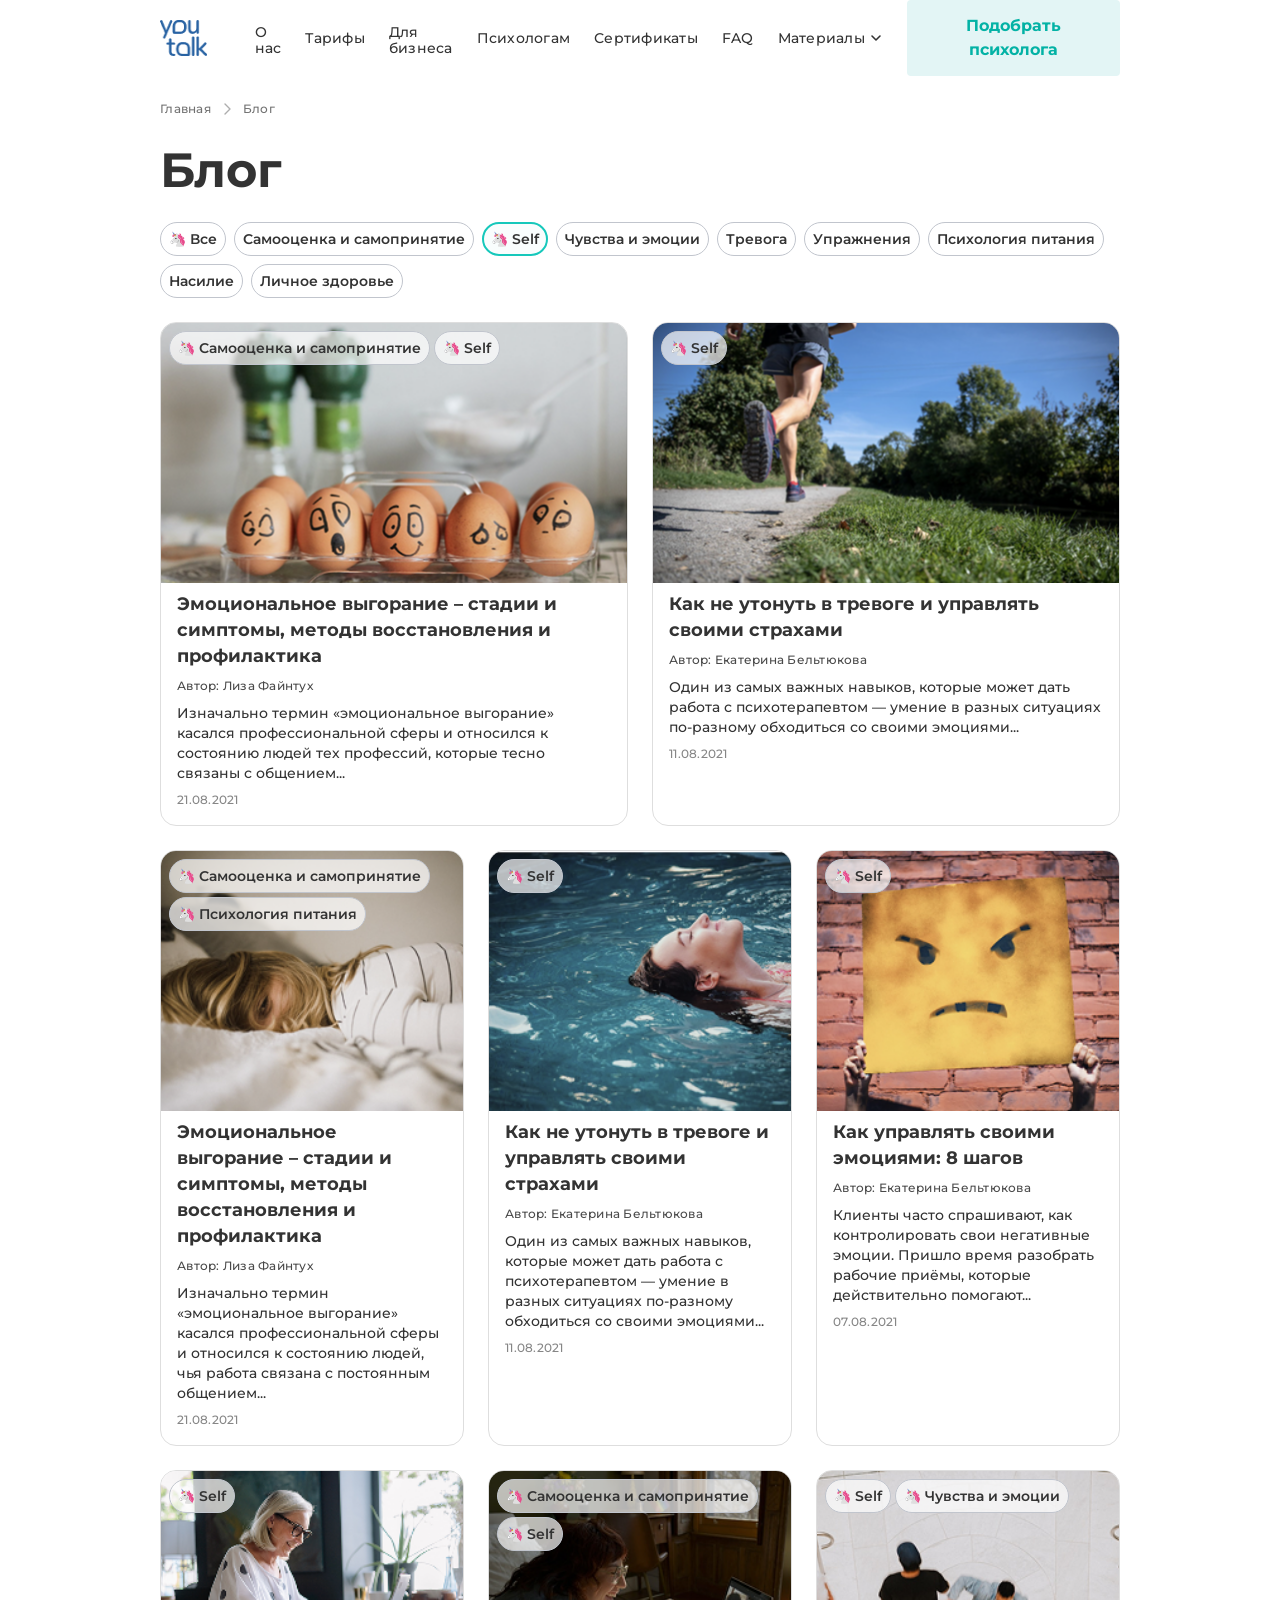
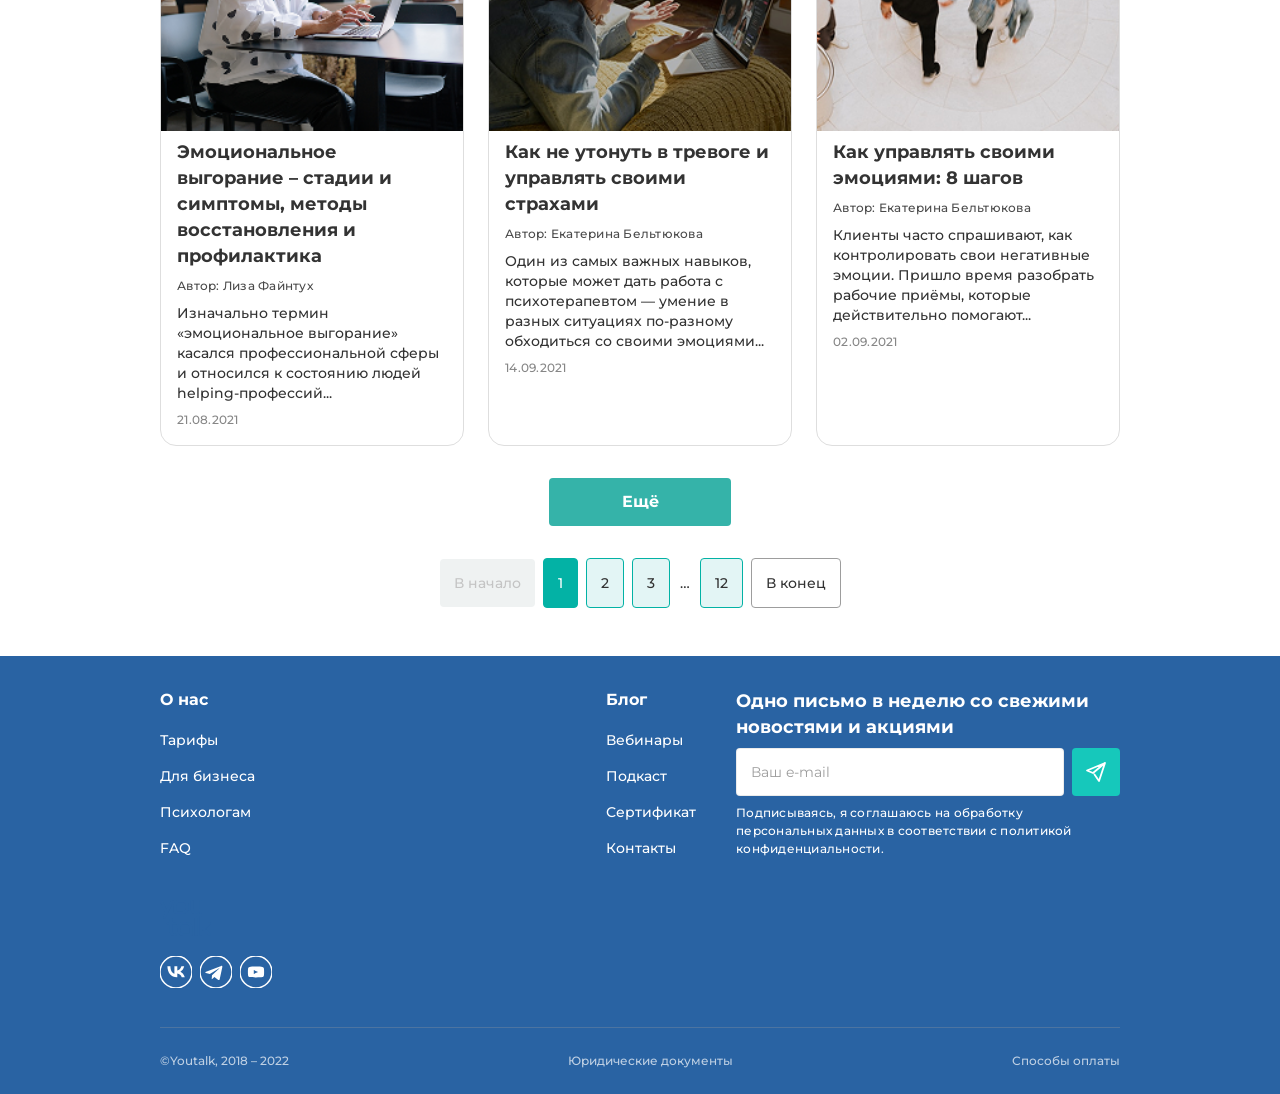
==== commit 24113019: "Update footer, cards, logo and article content with anxiety placeholder" ====
--- a/index.html
+++ b/index.html
@@ -14,11 +14,7 @@
   <header class="header">
     <div class="header__inner container">
       <a class="logo header__logo" href="index.html" aria-label="YouTalk — на главную">
-        <svg class="logo__icon" width="36" height="36" viewBox="0 0 36 36" aria-hidden="true" focusable="false">
-          <rect width="36" height="36" rx="10" fill="#2963A3"></rect>
-          <path d="M18 26.5c-.35 0-4.5-3.6-6.6-6.1-1.7-2-1.9-4.6-.6-6.6 1.3-1.9 4-2.4 5.7-1 .6.5 1.1 1 1.5 1.6.4-.6.9-1.1 1.5-1.6 1.7-1.4 4.4-.9 5.7 1 1.3 2 1.1 4.6-.6 6.6-2.1 2.5-6.3 6.1-6.6 6.1z" fill="#FFFFFF"></path>
-        </svg>
-        <span class="logo__text">YouTalk</span>
+        <img class="logo__image" src="img/logo.png" alt="YouTalk">
       </a>
       <nav class="nav header__nav" aria-label="Основная навигация">
         <ul class="nav__list">
@@ -67,13 +63,13 @@
         <h2 class="visually-hidden">Теги</h2>
         <ul class="tags-filter__list">
           <li class="tags-filter__item">
-            <button class="tag-pill" type="button"><span class="tag-pill__icon" aria-hidden="true">✨</span>Все</button>
+            <button class="tag-pill" type="button"><span class="tag-pill__icon" aria-hidden="true">🦄</span>Все</button>
           </li>
           <li class="tags-filter__item">
             <button class="tag-pill" type="button">Самооценка и самопринятие</button>
           </li>
           <li class="tags-filter__item">
-            <button class="tag-pill tag-pill--active" type="button" aria-pressed="true"><span class="tag-pill__icon" aria-hidden="true">🧠</span>Self</button>
+            <button class="tag-pill tag-pill--active" type="button" aria-pressed="true"><span class="tag-pill__icon" aria-hidden="true">🦄</span>Self</button>
           </li>
           <li class="tags-filter__item">
             <button class="tag-pill" type="button">Чувства и эмоции</button>
@@ -99,7 +95,13 @@
       <section class="cards" aria-label="Статьи блога">
         <article class="card card--wide">
           <a class="card__link" href="article.html">
-            <img class="card__image" src="img/blog-1.png" alt="Обложка статьи «Эмоциональное выгорание: стадии и симптомы»" width="468" height="260">
+            <div class="card__media">
+              <img class="card__image" src="img/blog-1.png" alt="Обложка статьи «Эмоциональное выгорание: стадии и симптомы»" width="468" height="260">
+              <ul class="card__tags">
+                <li class="tag-pill tag-pill--mini"><span class="tag-pill__icon" aria-hidden="true">🦄</span>Самооценка и самопринятие</li>
+                <li class="tag-pill tag-pill--mini"><span class="tag-pill__icon" aria-hidden="true">🦄</span>Self</li>
+              </ul>
+            </div>
             <div class="card__body">
               <h3 class="card__title">Эмоциональное выгорание – стадии и симптомы, методы восстановления и профилактика</h3>
               <p class="card__author">Автор: Лиза Файнтух</p>
@@ -108,16 +110,17 @@
           </a>
           <div class="card__footer">
             <time class="card__date" datetime="2021-08-21">21.08.2021</time>
-            <ul class="card__tags">
-              <li class="tag-pill tag-pill--mini"><span class="tag-pill__icon" aria-hidden="true">💗</span>Самооценка и самопринятие</li>
-              <li class="tag-pill tag-pill--mini"><span class="tag-pill__icon" aria-hidden="true">🧠</span>Self</li>
-            </ul>
-          </div>
-        </article>
-
-        <article class="card">
-          <a class="card__link" href="article.html">
-            <img class="card__image" src="img/blog-2.png" alt="Обложка статьи «Как не утонуть в тревоге и управлять своими страхами»" width="468" height="260">
+          </div>
+        </article>
+
+        <article class="card">
+          <a class="card__link" href="article.html">
+            <div class="card__media">
+              <img class="card__image" src="img/blog-2.png" alt="Обложка статьи «Как не утонуть в тревоге и управлять своими страхами»" width="468" height="260">
+              <ul class="card__tags">
+                <li class="tag-pill tag-pill--mini"><span class="tag-pill__icon" aria-hidden="true">🦄</span>Self</li>
+              </ul>
+            </div>
             <div class="card__body">
               <h3 class="card__title">Как не утонуть в тревоге и управлять своими страхами</h3>
               <p class="card__author">Автор: Екатерина Бельтюкова</p>
@@ -126,15 +129,18 @@
           </a>
           <div class="card__footer">
             <time class="card__date" datetime="2021-08-11">11.08.2021</time>
-            <ul class="card__tags">
-              <li class="tag-pill tag-pill--mini"><span class="tag-pill__icon" aria-hidden="true">🧠</span>Self</li>
-            </ul>
-          </div>
-        </article>
-
-        <article class="card">
-          <a class="card__link" href="article.html">
-            <img class="card__image" src="img/blog-3.png" alt="Обложка статьи про эмоциональное выгорание и психология питания" width="468" height="260">
+          </div>
+        </article>
+
+        <article class="card">
+          <a class="card__link" href="article.html">
+            <div class="card__media">
+              <img class="card__image" src="img/blog-3.png" alt="Обложка статьи про эмоциональное выгорание и психология питания" width="468" height="260">
+              <ul class="card__tags">
+                <li class="tag-pill tag-pill--mini"><span class="tag-pill__icon" aria-hidden="true">🦄</span>Самооценка и самопринятие</li>
+                <li class="tag-pill tag-pill--mini"><span class="tag-pill__icon" aria-hidden="true">🦄</span>Психология питания</li>
+              </ul>
+            </div>
             <div class="card__body">
               <h3 class="card__title">Эмоциональное выгорание – стадии и симптомы, методы восстановления и профилактика</h3>
               <p class="card__author">Автор: Лиза Файнтух</p>
@@ -143,16 +149,36 @@
           </a>
           <div class="card__footer">
             <time class="card__date" datetime="2021-08-21">21.08.2021</time>
-            <ul class="card__tags">
-              <li class="tag-pill tag-pill--mini"><span class="tag-pill__icon" aria-hidden="true">💗</span>Самооценка и самопринятие</li>
-              <li class="tag-pill tag-pill--mini"><span class="tag-pill__icon" aria-hidden="true">🥗</span>Психология питания</li>
-            </ul>
-          </div>
-        </article>
-
-        <article class="card">
-          <a class="card__link" href="article.html">
-            <img class="card__image" src="img/blog-4.png" alt="Обложка статьи «Как управлять своими эмоциями: 8 шагов»" width="468" height="260">
+          </div>
+        </article>
+
+        <article class="card">
+          <a class="card__link" href="article.html">
+            <div class="card__media">
+              <img class="card__image" src="img/blog-4.png" alt="Обложка статьи «Как не утонуть в тревоге и управлять своими страхами»" width="468" height="260">
+              <ul class="card__tags">
+                <li class="tag-pill tag-pill--mini"><span class="tag-pill__icon" aria-hidden="true">🦄</span>Self</li>
+              </ul>
+            </div>
+            <div class="card__body">
+              <h3 class="card__title">Как не утонуть в тревоге и управлять своими страхами</h3>
+              <p class="card__author">Автор: Екатерина Бельтюкова</p>
+              <p class="card__excerpt">Один из самых важных навыков, которые может дать работа с психотерапевтом — умение в разных ситуациях по-разному обходиться со своими эмоциями...</p>
+            </div>
+          </a>
+          <div class="card__footer">
+            <time class="card__date" datetime="2021-08-11">11.08.2021</time>
+          </div>
+        </article>
+
+        <article class="card">
+          <a class="card__link" href="article.html">
+            <div class="card__media">
+              <img class="card__image" src="img/blog-5.png" alt="Обложка статьи «Как управлять своими эмоциями: 8 шагов»" width="468" height="260">
+              <ul class="card__tags">
+                <li class="tag-pill tag-pill--mini"><span class="tag-pill__icon" aria-hidden="true">🦄</span>Self</li>
+              </ul>
+            </div>
             <div class="card__body">
               <h3 class="card__title">Как управлять своими эмоциями: 8 шагов</h3>
               <p class="card__author">Автор: Екатерина Бельтюкова</p>
@@ -161,32 +187,17 @@
           </a>
           <div class="card__footer">
             <time class="card__date" datetime="2021-08-07">07.08.2021</time>
-            <ul class="card__tags">
-              <li class="tag-pill tag-pill--mini"><span class="tag-pill__icon" aria-hidden="true">🧠</span>Self</li>
-            </ul>
-          </div>
-        </article>
-
-        <article class="card">
-          <a class="card__link" href="article.html">
-            <img class="card__image" src="img/blog-5.png" alt="Обложка статьи о тревоге и страхах" width="468" height="260">
-            <div class="card__body">
-              <h3 class="card__title">Как не утонуть в тревоге и управлять своими страхами</h3>
-              <p class="card__author">Автор: Екатерина Бельтюкова</p>
-              <p class="card__excerpt">Один из самых важных навыков, которые может дать работа с психотерапевтом — умение в разных ситуациях по-разному обходиться со своими эмоциями...</p>
-            </div>
-          </a>
-          <div class="card__footer">
-            <time class="card__date" datetime="2021-08-11">11.08.2021</time>
-            <ul class="card__tags">
-              <li class="tag-pill tag-pill--mini"><span class="tag-pill__icon" aria-hidden="true">🧠</span>Self</li>
-            </ul>
-          </div>
-        </article>
-
-        <article class="card">
-          <a class="card__link" href="article.html">
-            <img class="card__image" src="img/blog-6.png" alt="Обложка статьи про эмоциональное выгорание" width="468" height="260">
+          </div>
+        </article>
+
+        <article class="card">
+          <a class="card__link" href="article.html">
+            <div class="card__media">
+              <img class="card__image" src="img/blog-6.png" alt="Обложка статьи про эмоциональное выгорание" width="468" height="260">
+              <ul class="card__tags">
+                <li class="tag-pill tag-pill--mini"><span class="tag-pill__icon" aria-hidden="true">🦄</span>Self</li>
+              </ul>
+            </div>
             <div class="card__body">
               <h3 class="card__title">Эмоциональное выгорание – стадии и симптомы, методы восстановления и профилактика</h3>
               <p class="card__author">Автор: Лиза Файнтух</p>
@@ -195,15 +206,18 @@
           </a>
           <div class="card__footer">
             <time class="card__date" datetime="2021-08-21">21.08.2021</time>
-            <ul class="card__tags">
-              <li class="tag-pill tag-pill--mini"><span class="tag-pill__icon" aria-hidden="true">🧠</span>Self</li>
-            </ul>
-          </div>
-        </article>
-
-        <article class="card">
-          <a class="card__link" href="article.html">
-            <img class="card__image" src="img/blog-2.png" alt="Обложка статьи о том, как не утонуть в тревоге" width="468" height="260">
+          </div>
+        </article>
+
+        <article class="card">
+          <a class="card__link" href="article.html">
+            <div class="card__media">
+              <img class="card__image" src="img/blog-7.png" alt="Обложка статьи о том, как не утонуть в тревоге" width="468" height="260">
+              <ul class="card__tags">
+                <li class="tag-pill tag-pill--mini"><span class="tag-pill__icon" aria-hidden="true">🦄</span>Самооценка и самопринятие</li>
+                <li class="tag-pill tag-pill--mini"><span class="tag-pill__icon" aria-hidden="true">🦄</span>Self</li>
+              </ul>
+            </div>
             <div class="card__body">
               <h3 class="card__title">Как не утонуть в тревоге и управлять своими страхами</h3>
               <p class="card__author">Автор: Екатерина Бельтюкова</p>
@@ -212,16 +226,18 @@
           </a>
           <div class="card__footer">
             <time class="card__date" datetime="2021-09-14">14.09.2021</time>
-            <ul class="card__tags">
-              <li class="tag-pill tag-pill--mini"><span class="tag-pill__icon" aria-hidden="true">💗</span>Самооценка и самопринятие</li>
-              <li class="tag-pill tag-pill--mini"><span class="tag-pill__icon" aria-hidden="true">🧠</span>Self</li>
-            </ul>
-          </div>
-        </article>
-
-        <article class="card">
-          <a class="card__link" href="article.html">
-            <img class="card__image" src="img/blog-4.png" alt="Обложка статьи про управление эмоциями" width="468" height="260">
+          </div>
+        </article>
+
+        <article class="card">
+          <a class="card__link" href="article.html">
+            <div class="card__media">
+              <img class="card__image" src="img/blog-8.png" alt="Обложка статьи про управление эмоциями" width="468" height="260">
+              <ul class="card__tags">
+                <li class="tag-pill tag-pill--mini"><span class="tag-pill__icon" aria-hidden="true">🦄</span>Self</li>
+                <li class="tag-pill tag-pill--mini"><span class="tag-pill__icon" aria-hidden="true">🦄</span>Чувства и эмоции</li>
+              </ul>
+            </div>
             <div class="card__body">
               <h3 class="card__title">Как управлять своими эмоциями: 8 шагов</h3>
               <p class="card__author">Автор: Екатерина Бельтюкова</p>
@@ -230,10 +246,6 @@
           </a>
           <div class="card__footer">
             <time class="card__date" datetime="2021-09-02">02.09.2021</time>
-            <ul class="card__tags">
-              <li class="tag-pill tag-pill--mini"><span class="tag-pill__icon" aria-hidden="true">🧠</span>Self</li>
-              <li class="tag-pill tag-pill--mini"><span class="tag-pill__icon" aria-hidden="true">✨</span>Чувства и эмоции</li>
-            </ul>
           </div>
         </article>
       </section>
@@ -265,7 +277,6 @@
           <nav class="footer__col" aria-label="О нас">
             <h2 class="footer__title">О нас</h2>
             <ul class="footer__list">
-              <li class="footer__list-item"><a class="footer__link" href="#">О нас</a></li>
               <li class="footer__list-item"><a class="footer__link" href="#">Тарифы</a></li>
               <li class="footer__list-item"><a class="footer__link" href="#">Для бизнеса</a></li>
               <li class="footer__list-item"><a class="footer__link" href="#">Психологам</a></li>
@@ -275,19 +286,12 @@
           <nav class="footer__col" aria-label="Блог">
             <h2 class="footer__title">Блог</h2>
             <ul class="footer__list">
-              <li class="footer__list-item"><a class="footer__link" href="index.html">Блог</a></li>
               <li class="footer__list-item"><a class="footer__link" href="#">Вебинары</a></li>
               <li class="footer__list-item"><a class="footer__link" href="#">Подкаст</a></li>
               <li class="footer__list-item"><a class="footer__link" href="#">Сертификат</a></li>
+              <li class="footer__list-item"><a class="footer__link" href="#">Контакты</a></li>
             </ul>
           </nav>
-          <div class="footer__col footer__col--contacts">
-            <h2 class="footer__title">Контакты</h2>
-            <ul class="footer__list">
-              <li class="footer__list-item"><a class="footer__link" href="tel:+74950000000">+7 (495) 000-00-00</a></li>
-              <li class="footer__list-item"><a class="footer__link" href="mailto:hello@youtalk.ru">hello@youtalk.ru</a></li>
-            </ul>
-          </div>
         </div>
 
         <section class="footer__subscribe subscribe" aria-label="Подписка на рассылку">
@@ -306,11 +310,7 @@
 
         <div class="footer__brand">
           <a class="logo logo--light footer__logo" href="index.html" aria-label="YouTalk — на главную">
-            <svg class="logo__icon" width="36" height="36" viewBox="0 0 36 36" aria-hidden="true" focusable="false">
-              <rect width="36" height="36" rx="10" fill="currentColor"></rect>
-              <path d="M18 26.5c-.35 0-4.5-3.6-6.6-6.1-1.7-2-1.9-4.6-.6-6.6 1.3-1.9 4-2.4 5.7-1 .6.5 1.1 1 1.5 1.6.4-.6.9-1.1 1.5-1.6 1.7-1.4 4.4-.9 5.7 1 1.3 2 1.1 4.6-.6 6.6-2.1 2.5-6.3 6.1-6.6 6.1z" fill="#2963A3"></path>
-            </svg>
-            <span class="logo__text">YouTalk</span>
+            <img class="logo__image" src="img/logo.png" alt="YouTalk">
           </a>
           <ul class="footer__socials socials">
             <li class="socials__item">
--- a/css/style.css
+++ b/css/style.css
@@ -178,6 +178,12 @@
   gap: 8px;
 }
 
+.logo__image {
+  display: block;
+  height: 36px;
+  width: auto;
+}
+
 .logo__text {
   font-size: 20px;
   font-weight: 700;
@@ -375,10 +381,11 @@
   display: flex;
   flex-direction: column;
   gap: 8px;
-  padding: 16px;
+  padding: 0;
   background-color: #FFFFFF;
   border: 1px solid var(--color-border);
   border-radius: var(--radius-card);
+  overflow: hidden;
 }
 
 .card__link {
@@ -387,17 +394,21 @@
   gap: 8px;
 }
 
+.card__media {
+  position: relative;
+}
+
 .card__body {
   display: flex;
   flex-direction: column;
   gap: 8px;
+  padding: 0 16px;
 }
 
 .card__image {
   width: 100%;
   height: 206px;
   object-fit: cover;
-  border-radius: 8px;
   transition: opacity 0.2s ease;
 }
 
@@ -435,6 +446,7 @@
   flex-wrap: wrap;
   align-items: center;
   gap: 8px;
+  padding: 0 16px 16px;
 }
 
 .card__date {
@@ -445,9 +457,12 @@
 }
 
 .card__tags {
+  position: absolute;
+  top: 8px;
+  left: 8px;
   display: flex;
   flex-wrap: wrap;
-  gap: 8px;
+  gap: 4px;
 }
 
 /* ---------- Пагинация ---------- */
@@ -1217,7 +1232,7 @@
   /* Футер */
   .footer__columns {
     display: grid;
-    grid-template-columns: repeat(3, auto);
+    grid-template-columns: repeat(2, auto);
     justify-content: space-between;
     gap: 30px;
   }
@@ -1262,21 +1277,6 @@
     padding: 24px;
   }
 
-  .media-row {
-    flex-direction: row;
-    align-items: flex-start;
-    gap: 24px;
-  }
-
-  .media-row__image {
-    width: 282px;
-    flex-shrink: 0;
-  }
-
-  .media-row--bottom .media-row__image {
-    width: 281px;
-  }
-
   .article__gallery {
     flex-direction: row;
     gap: 24px;
